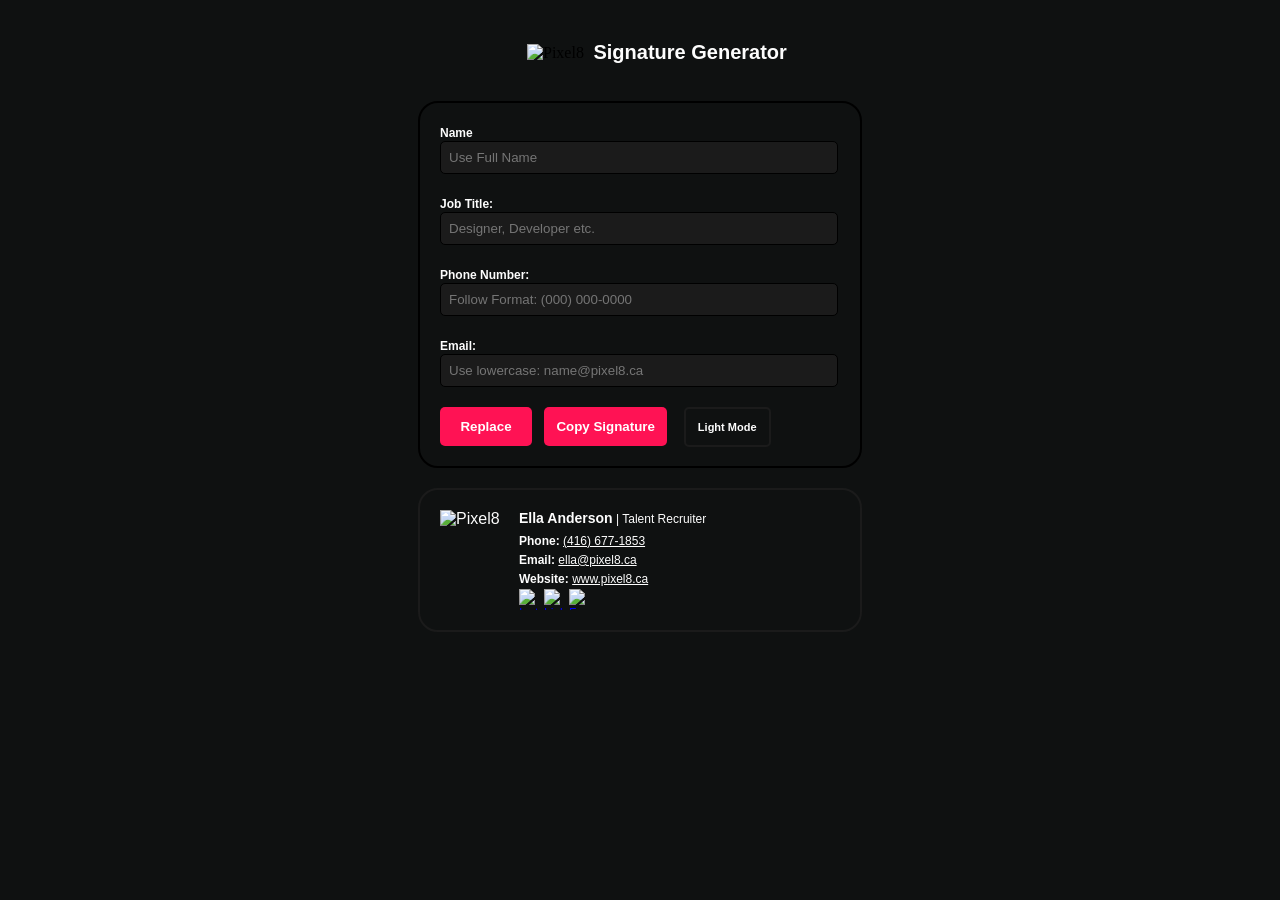
==== dark-index.html @ e9f98c31 "Make signature copying email-safe" ====
<!DOCTYPE html>
<html>
  <head>
    <link href="styles/dark-main.css" rel="stylesheet">
  </head>

  <body>
    <div class="container">
    <table class="title">
      <tbody>
        <tr>
          <td class="logo"><img src="https://user-images.githubusercontent.com/97190576/148338064-05a59996-c175-466a-97cd-3bac9e34dd91.png" width="92" alt="Pixel8" style="width: 92px; max-width: 92px;"></td>
          <td class="title-text"><h1 style="font-family: Arial, Helvetica, sans-serif;">&nbsp;Signature Generator</h1></td>
        </tr>
      </tbody>
    </table>

    <div class="input-form" style="font-family: Arial, Helvetica, sans-serif;">
      <form>
        <label for="fname">Name</label><br>
        <input type="text" id="fname" name="fname" placeholder="Use Full Name"><br>

        <label for="jtitle">Job Title:</label><br>
        <input type="text" id="jtitle" name="jtitle" placeholder="Designer, Developer etc."><br>

        <label for="pnumber">Phone Number:</label><br>
        <input type="text" id="pnumber" name="pnumber" placeholder="Follow Format: (000) 000-0000"><br>

        <label for="email">Email:</label><br>
        <input type="text" id="email" name="email" placeholder="Use lowercase: name@pixel8.ca"><br>
      </form>

      <button type="button" onclick="updateSignature()">Replace</button>
      <button type="button" class="copy-button" onclick="copySignature()">Copy Signature</button>
      <span id="copy_status" class="copy-status" role="status" aria-live="polite"></span>

      <a class="toggle" href="index.html">Light Mode</a>
    </div>

    <!-- Generated Signature -->
    <div class="gen-sign" id="signature">
      <table width="400" cellpadding="0" cellspacing="0" border="0" style="width: 400px; border-collapse: collapse; border-spacing: 0; font-family: Arial, Helvetica, sans-serif; color: #fdfdfd;">
        <tr>
         <td width="64" valign="top" style="width: 64px; vertical-align: top; padding: 0;">
           <img src="https://user-images.githubusercontent.com/97190576/148271286-f24f3186-a4c4-402b-ba58-e104f2598a9e.png" width="64" height="64" alt="Pixel8" style="display: block; width: 64px; height: 64px; border: 0;">
         </td>

        <td valign="top" style="padding: 0 0 0 15px; vertical-align: top;">
          <table cellpadding="0" cellspacing="0" border="0" style="border-collapse: collapse; border-spacing: 0; font-family: Arial, Helvetica, sans-serif; font-size: 12px; line-height: 17px; color: #fdfdfd;">

    <!-- Name + Title -->
            <tr>
              <td style="padding: 0 0 4px 0; font-family: Arial, Helvetica, sans-serif; font-size: 12px; line-height: 17px;">
                  <span id="first_name" style="font-size: 14px; line-height: 17px; color: #fdfdfd; font-weight: 600;">Ella Anderson</span>
                  <span style="color: #fdfdfd;"> | </span>
                  <span id="job_title" style="color: #fdfdfd;">Talent Recruiter</span>
              </td>
            </tr>

    <!-- Contact Links -->
      <tr>
        <td style="padding: 1px 0; font-family: Arial, Helvetica, sans-serif; font-size: 12px; line-height: 17px;">
            <span style="font-weight: 600; color: #fdfdfd;">Phone:</span>
            <a href="tel:(416) 677-1853" id="phone_number" style="color: #fdfdfd; font-family: Arial, Helvetica, sans-serif; text-decoration: underline;">(416) 677-1853</a>
        </td>
      </tr>

      <tr>
        <td style="padding: 1px 0; font-family: Arial, Helvetica, sans-serif; font-size: 12px; line-height: 17px;">
            <span style="font-weight: 600; color: #fdfdfd;">Email:</span>
              <a href="mailto:ella@pixel8.ca" id="e_mail" style="color: #fdfdfd; font-family: Arial, Helvetica, sans-serif; text-decoration: underline;">ella@pixel8.ca</a>
        </td>
      </tr>

      <tr>
        <td style="padding: 1px 0; font-family: Arial, Helvetica, sans-serif; font-size: 12px; line-height: 17px;">
            <span style="font-weight: 600; color: #fdfdfd;">Website:</span>
            <a href="https://pixel8.ca" style="color: #fdfdfd; font-family: Arial, Helvetica, sans-serif; text-decoration: underline;">www.pixel8.ca</a>
        </td>
      </tr>

    <!-- Social Links -->
      <tr>
        <td style="padding: 0;">
          <table cellpadding="0" cellspacing="0" border="0" style="border-collapse: collapse; border-spacing: 0;">
            <tr>
              <td style="padding: 0 4px 0 0;">
                <a href="https://instagram.com/pixel8.ca/"><img width="21" height="21" src="https://user-images.githubusercontent.com/97190576/148271291-969da33c-a8db-4345-9289-2eb4e31f7833.png" alt="Instagram" style="display: block; width: 21px; height: 21px; border: 0;"></a>
              </td>

              <td style="padding: 0 4px 0 0;">
                <a href="https://ca.linkedin.com/company/pixel8-ca"><img width="21" height="21" src="https://user-images.githubusercontent.com/97190576/148271292-dac05eb2-162c-46d8-9404-e355efb13c04.png" alt="LinkedIn" style="display: block; width: 21px; height: 21px; border: 0;"></a>
              </td>

              <td style="padding: 0 4px 0 0;">
                <a href="https://facebook.com/pixel8.ca/"><img width="21" height="21" src="https://user-images.githubusercontent.com/97190576/148271288-81feddbc-516c-4042-b6ed-e359d55576da.png" alt="Facebook" style="display: block; width: 21px; height: 21px; border: 0;"></a>
              </td>
            </tr>
          </table>
        </td>
      </tr>
    </table>
          </td>
        </tr>
      </table>
    </div>
  </div>

    <script>
      function updateSignature() {
        var fn = document.getElementById("fname").value;
        var jt = document.getElementById("jtitle").value;
        var pn = document.getElementById("pnumber").value;
        var em = document.getElementById("email").value;
        document.getElementById("first_name").textContent = fn;
        document.getElementById("job_title").textContent = jt;
        document.getElementById("phone_number").textContent = pn;
        document.getElementById("phone_number").href="tel:" + pn;
        document.getElementById("e_mail").textContent = em;
        document.getElementById("e_mail").href="mailto:" + em;
      }

      async function copySignature() {
        var signature = document.getElementById("signature");
        var status = document.getElementById("copy_status");
        var html = signature.innerHTML.trim();
        var plainText = signature.innerText.trim();

        try {
          if (navigator.clipboard && window.ClipboardItem) {
            await navigator.clipboard.write([new ClipboardItem({
              "text/html": new Blob([html], { type: "text/html" }),
              "text/plain": new Blob([plainText], { type: "text/plain" })
            })]);
          } else {
            var handleCopy = function (event) {
              event.clipboardData.setData("text/html", html);
              event.clipboardData.setData("text/plain", plainText);
              event.preventDefault();
            };
            document.addEventListener("copy", handleCopy, { once: true });
            if (!document.execCommand("copy")) throw new Error("Copy command failed");
          }
          status.textContent = "Copied!";
        } catch (error) {
          status.textContent = "Copy failed. Please try again.";
        }
      }
    </script>
  </body>
</html>
---- styles/dark-main.css ----
body {
  background-color: #0F1111;
  margin: 25px;
}

h1 {
  font-size: 20px;
  font-weight: 700;
  color: #fdfdfd;
}

.toggle {
  font-size: 11px;
  text-decoration: none;
  color: #fdfdfd;
  font-weight: bold;
  padding: 12px;
  border: 2px solid;
  border-color:  #1B1B1B;
  border-radius: 5px;
  /* fix */
}

.toggle:hover {
  background-color: #1B1B1B;
}
.container {
  width: 444px;
  margin: 0 auto;
}

.container {
  width: 444px;
  margin: 0 auto;
}

.input-form {
  width: 400px;
  border: 2px solid #000000;
  margin-top: 20px;
  margin-bottom: 20px;
  padding: 20px;
  border-radius: 20px;
}
.gen-sign {
  display: inline-block;
  padding: 20px;
  /* background-color: #1B1B1B; */
  border: 2px solid #1B1B1B;
  border-radius: 20px;
}

label {
  color: #fdfdfd;
  font-size: 12px;
  font-weight: bold;
}
input {
  background-color: #1B1B1B;
  border: 1px solid #000000;
  border-radius: 5px;
  width: 380px;
  padding: 8px;
  margin-bottom: 20px;
}

button {
  color: #ffffff;
  font-weight: bold;
  background-color: #FF1254;
  width: 92px;
  padding: 12px;
  border: none;
  border-radius: 5px;
}

.copy-button {
  width: auto;
  margin-left: 8px;
}

.copy-status {
  display: inline-block;
  margin-left: 8px;
  color: #fdfdfd;
  font-size: 12px;
}

.title {
  width: 440px;
}

.logo {
  text-align: right;
  width: 38%;
  vertical-align: middle;
}

#first_name {
  color: #fdfdfd;!important
}
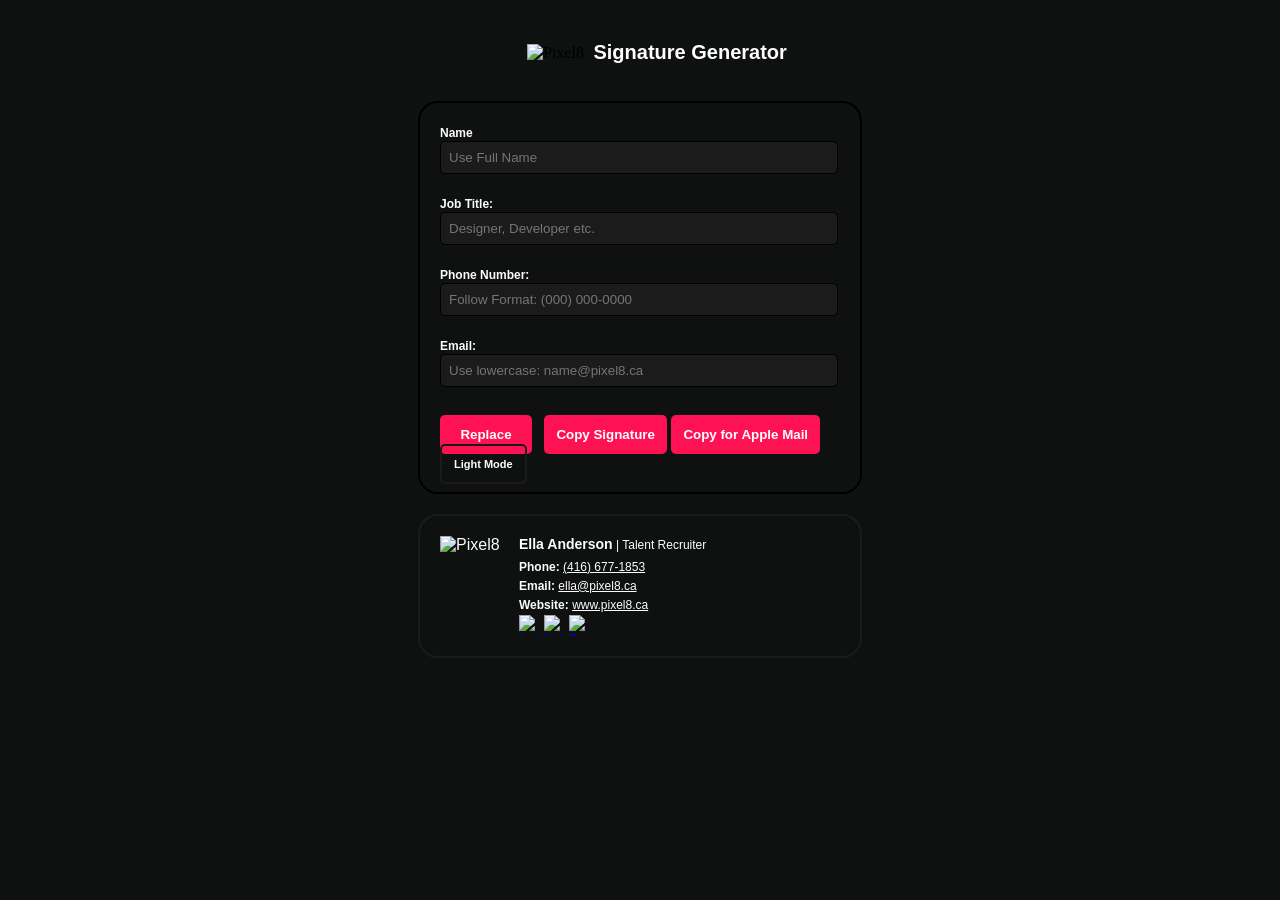
==== commit fad8a2c2: "Fix Safari and Apple Mail signature copying" ====
--- a/dark-index.html
+++ b/dark-index.html
@@ -31,7 +31,8 @@
       </form>
 
       <button type="button" onclick="updateSignature()">Replace</button>
-      <button type="button" class="copy-button" onclick="copySignature()">Copy Signature</button>
+      <button type="button" class="copy-button" onclick="copySignature(false)">Copy Signature</button>
+      <button type="button" class="apple-mail-button" id="apple_mail_copy" onclick="copySignature(true)" disabled>Preparing Apple Mail…</button>
       <span id="copy_status" class="copy-status" role="status" aria-live="polite"></span>
 
       <a class="toggle" href="index.html">Light Mode</a>
@@ -42,7 +43,7 @@
       <table width="400" cellpadding="0" cellspacing="0" border="0" style="width: 400px; border-collapse: collapse; border-spacing: 0; font-family: Arial, Helvetica, sans-serif; color: #fdfdfd;">
         <tr>
          <td width="64" valign="top" style="width: 64px; vertical-align: top; padding: 0;">
-           <img src="https://user-images.githubusercontent.com/97190576/148271286-f24f3186-a4c4-402b-ba58-e104f2598a9e.png" width="64" height="64" alt="Pixel8" style="display: block; width: 64px; height: 64px; border: 0;">
+           <img data-apple-image="logo" src="https://user-images.githubusercontent.com/97190576/148271286-f24f3186-a4c4-402b-ba58-e104f2598a9e.png" width="64" height="64" alt="Pixel8" style="display: block; width: 64px; height: 64px; border: 0;">
          </td>
 
         <td valign="top" style="padding: 0 0 0 15px; vertical-align: top;">
@@ -85,15 +86,15 @@
           <table cellpadding="0" cellspacing="0" border="0" style="border-collapse: collapse; border-spacing: 0;">
             <tr>
               <td style="padding: 0 4px 0 0;">
-                <a href="https://instagram.com/pixel8.ca/"><img width="21" height="21" src="https://user-images.githubusercontent.com/97190576/148271291-969da33c-a8db-4345-9289-2eb4e31f7833.png" alt="Instagram" style="display: block; width: 21px; height: 21px; border: 0;"></a>
+                <a href="https://instagram.com/pixel8.ca/"><img data-apple-image="instagram" width="21" height="21" src="https://user-images.githubusercontent.com/97190576/148271291-969da33c-a8db-4345-9289-2eb4e31f7833.png" alt="Instagram" style="display: block; width: 21px; height: 21px; border: 0;"></a>
               </td>
 
               <td style="padding: 0 4px 0 0;">
-                <a href="https://ca.linkedin.com/company/pixel8-ca"><img width="21" height="21" src="https://user-images.githubusercontent.com/97190576/148271292-dac05eb2-162c-46d8-9404-e355efb13c04.png" alt="LinkedIn" style="display: block; width: 21px; height: 21px; border: 0;"></a>
+                <a href="https://ca.linkedin.com/company/pixel8-ca"><img data-apple-image="linkedin" width="21" height="21" src="https://user-images.githubusercontent.com/97190576/148271292-dac05eb2-162c-46d8-9404-e355efb13c04.png" alt="LinkedIn" style="display: block; width: 21px; height: 21px; border: 0;"></a>
               </td>
 
               <td style="padding: 0 4px 0 0;">
-                <a href="https://facebook.com/pixel8.ca/"><img width="21" height="21" src="https://user-images.githubusercontent.com/97190576/148271288-81feddbc-516c-4042-b6ed-e359d55576da.png" alt="Facebook" style="display: block; width: 21px; height: 21px; border: 0;"></a>
+                <a href="https://facebook.com/pixel8.ca/"><img data-apple-image="facebook" width="21" height="21" src="https://user-images.githubusercontent.com/97190576/148271288-81feddbc-516c-4042-b6ed-e359d55576da.png" alt="Facebook" style="display: block; width: 21px; height: 21px; border: 0;"></a>
               </td>
             </tr>
           </table>
@@ -120,32 +121,108 @@
         document.getElementById("e_mail").href="mailto:" + em;
       }
 
-      async function copySignature() {
+      var appleMailImages = {};
+
+      function copySignature(forAppleMail) {
+        if (["fname", "jtitle", "pnumber", "email"].some(function (id) {
+          return document.getElementById(id).value;
+        })) {
+          updateSignature();
+        }
+
         var signature = document.getElementById("signature");
         var status = document.getElementById("copy_status");
-        var html = signature.innerHTML.trim();
+        var copy = signature.cloneNode(true);
         var plainText = signature.innerText.trim();
+        var helper = document.createElement("textarea");
+        var copiedHtml = false;
+
+        if (forAppleMail && Object.keys(appleMailImages).length !== 4) {
+          status.textContent = "Apple Mail images are still loading. Please try again.";
+          return;
+        }
+
+        copy.querySelectorAll("img[data-apple-image]").forEach(function (image) {
+          var key = image.getAttribute("data-apple-image");
+          if (forAppleMail) image.src = appleMailImages[key];
+          image.removeAttribute("data-apple-image");
+        });
+        copy.querySelectorAll("[id]").forEach(function (element) {
+          element.removeAttribute("id");
+        });
+
+        var html = copy.innerHTML.trim();
+        helper.value = plainText;
+        helper.setAttribute("readonly", "");
+        helper.style.position = "fixed";
+        helper.style.opacity = "0";
+        helper.style.pointerEvents = "none";
+        document.body.appendChild(helper);
+        helper.select();
+        helper.setSelectionRange(0, helper.value.length);
+
+        var handleCopy = function (event) {
+          if (!event.clipboardData) return;
+          event.clipboardData.setData("text/html", html);
+          event.clipboardData.setData("text/plain", plainText);
+          event.preventDefault();
+          copiedHtml = true;
+        };
+
+        document.addEventListener("copy", handleCopy);
 
         try {
+          if (document.execCommand("copy") && copiedHtml) {
+            status.textContent = "Copied!";
+            return;
+          }
+
           if (navigator.clipboard && window.ClipboardItem) {
-            await navigator.clipboard.write([new ClipboardItem({
+            navigator.clipboard.write([new ClipboardItem({
               "text/html": new Blob([html], { type: "text/html" }),
               "text/plain": new Blob([plainText], { type: "text/plain" })
-            })]);
+            })]).then(function () {
+              status.textContent = "Copied!";
+            }).catch(function () {
+              status.textContent = "Copy failed. Please try again.";
+            });
           } else {
-            var handleCopy = function (event) {
-              event.clipboardData.setData("text/html", html);
-              event.clipboardData.setData("text/plain", plainText);
-              event.preventDefault();
-            };
-            document.addEventListener("copy", handleCopy, { once: true });
-            if (!document.execCommand("copy")) throw new Error("Copy command failed");
+            status.textContent = "Copy failed. Please try again.";
           }
-          status.textContent = "Copied!";
         } catch (error) {
           status.textContent = "Copy failed. Please try again.";
+        } finally {
+          document.removeEventListener("copy", handleCopy);
+          document.body.removeChild(helper);
         }
       }
+
+      function imageToDataUrl(url) {
+        return fetch(url).then(function (response) {
+          if (!response.ok) throw new Error("Image failed to load");
+          return response.blob();
+        }).then(function (blob) {
+          return new Promise(function (resolve, reject) {
+            var reader = new FileReader();
+            reader.onload = function () { resolve(reader.result); };
+            reader.onerror = reject;
+            reader.readAsDataURL(blob);
+          });
+        });
+      }
+
+      Promise.all([
+        imageToDataUrl("images/signature/logo.png").then(function (data) { appleMailImages.logo = data; }),
+        imageToDataUrl("images/signature/instagram.png").then(function (data) { appleMailImages.instagram = data; }),
+        imageToDataUrl("images/signature/linkedin.png").then(function (data) { appleMailImages.linkedin = data; }),
+        imageToDataUrl("images/signature/facebook.png").then(function (data) { appleMailImages.facebook = data; })
+      ]).then(function () {
+        var button = document.getElementById("apple_mail_copy");
+        button.disabled = false;
+        button.textContent = "Copy for Apple Mail";
+      }).catch(function () {
+        document.getElementById("copy_status").textContent = "Apple Mail images could not be prepared.";
+      });
     </script>
   </body>
 </html>
--- a/styles/dark-main.css
+++ b/styles/dark-main.css
@@ -79,6 +79,15 @@
   margin-left: 8px;
 }
 
+.apple-mail-button {
+  width: auto;
+  margin-top: 8px;
+}
+
+button:disabled {
+  opacity: 0.55;
+}
+
 .copy-status {
   display: inline-block;
   margin-left: 8px;
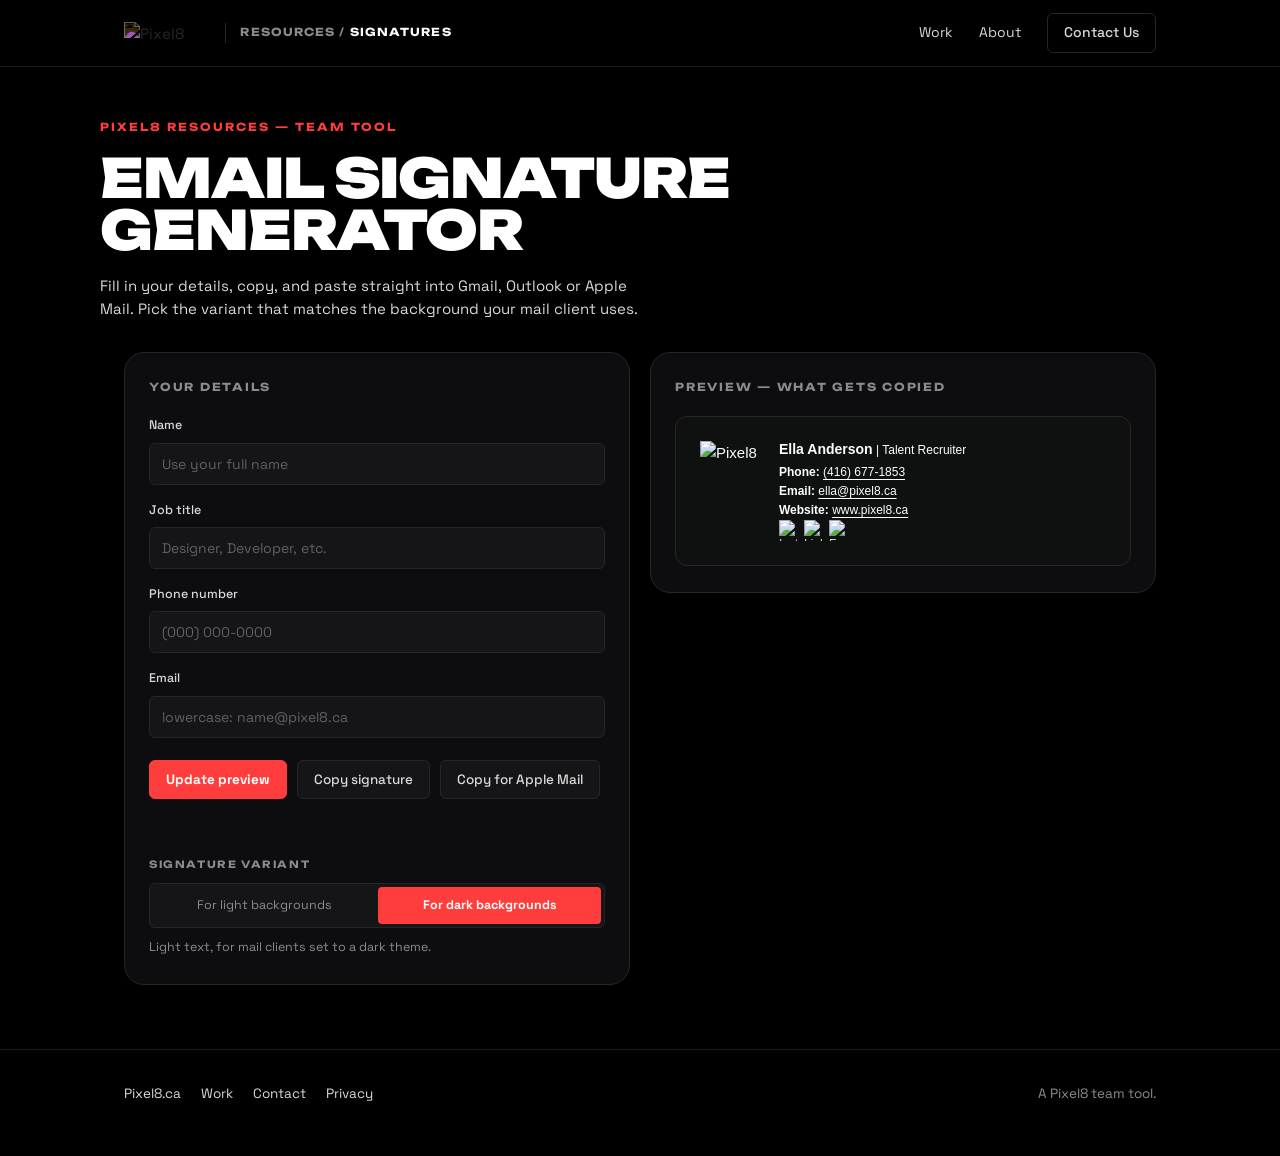
==== commit 5a65fdcf: "Rebrand the generator UI to match pixel8.ca Black ground, #FF3D3D accent, Unbounded + Space Grotesk " ====
--- a/dark-index.html
+++ b/dark-index.html
@@ -1,45 +1,88 @@
-<!DOCTYPE html>
-<html>
-  <head>
-    <link href="styles/dark-main.css" rel="stylesheet">
-  </head>
-
-  <body>
-    <div class="container">
-    <table class="title">
-      <tbody>
-        <tr>
-          <td class="logo"><img src="https://user-images.githubusercontent.com/97190576/148338064-05a59996-c175-466a-97cd-3bac9e34dd91.png" width="92" alt="Pixel8" style="width: 92px; max-width: 92px;"></td>
-          <td class="title-text"><h1 style="font-family: Arial, Helvetica, sans-serif;">&nbsp;Signature Generator</h1></td>
-        </tr>
-      </tbody>
-    </table>
-
-    <div class="input-form" style="font-family: Arial, Helvetica, sans-serif;">
-      <form>
-        <label for="fname">Name</label><br>
-        <input type="text" id="fname" name="fname" placeholder="Use Full Name"><br>
-
-        <label for="jtitle">Job Title:</label><br>
-        <input type="text" id="jtitle" name="jtitle" placeholder="Designer, Developer etc."><br>
-
-        <label for="pnumber">Phone Number:</label><br>
-        <input type="text" id="pnumber" name="pnumber" placeholder="Follow Format: (000) 000-0000"><br>
-
-        <label for="email">Email:</label><br>
-        <input type="text" id="email" name="email" placeholder="Use lowercase: name@pixel8.ca"><br>
-      </form>
-
-      <button type="button" onclick="updateSignature()">Replace</button>
-      <button type="button" class="copy-button" onclick="copySignature(false)">Copy Signature</button>
-      <button type="button" class="apple-mail-button" id="apple_mail_copy" onclick="copySignature(true)" disabled>Preparing Apple Mail…</button>
-      <span id="copy_status" class="copy-status" role="status" aria-live="polite"></span>
-
-      <a class="toggle" href="index.html">Light Mode</a>
-    </div>
-
-    <!-- Generated Signature -->
-    <div class="gen-sign" id="signature">
+<!doctype html>
+<html lang="en">
+<head>
+<meta charset="utf-8">
+<meta name="viewport" content="width=device-width, initial-scale=1">
+
+<title>Signature Generator — Dark | Pixel8</title>
+<meta name="description" content="Generate a Pixel8 email signature: fill in your details, copy, paste into Gmail, Outlook or Apple Mail.">
+<meta name="robots" content="noindex">
+
+<link rel="preconnect" href="https://fonts.googleapis.com">
+<link rel="preconnect" href="https://fonts.gstatic.com" crossorigin>
+<link rel="stylesheet" href="https://fonts.googleapis.com/css2?family=Unbounded:wght@700;900&family=Space+Grotesk:wght@400;500;700&display=swap">
+<link href="styles/main.css" rel="stylesheet">
+</head>
+<body>
+
+<header class="site-header">
+  <div class="wrap">
+    <a class="brand" href="https://www.pixel8.ca">
+      <img src="https://user-images.githubusercontent.com/97190576/148313025-c8fa4a2e-2d5d-46d4-be12-2c7f11855f04.png" alt="Pixel8" width="620" height="156">
+      <span class="div" aria-hidden="true"></span>
+      <span class="crumb">Resources / <b>Signatures</b></span>
+    </a>
+    <nav class="site-nav" aria-label="Pixel8">
+      <a href="https://www.pixel8.ca/work">Work</a>
+      <a href="https://www.pixel8.ca/about">About</a>
+      <a class="cta" href="https://www.pixel8.ca/contact-us">Contact Us</a>
+    </nav>
+  </div>
+</header>
+
+<main>
+  <section class="hero wrap">
+    <div class="eyebrow">Pixel8 Resources — Team Tool</div>
+    <h1>Email signature<br>generator</h1>
+    <p>Fill in your details, copy, and paste straight into Gmail, Outlook or Apple Mail.
+       Pick the variant that matches the background your mail client uses.</p>
+  </section>
+
+  <section class="wrap">
+    <div class="panels">
+
+      <div class="panel">
+        <h2>Your details</h2>
+        <form>
+          <div class="field">
+            <label for="fname">Name</label>
+            <input type="text" id="fname" name="fname" placeholder="Use your full name">
+          </div>
+          <div class="field">
+            <label for="jtitle">Job title</label>
+            <input type="text" id="jtitle" name="jtitle" placeholder="Designer, Developer, etc.">
+          </div>
+          <div class="field">
+            <label for="pnumber">Phone number</label>
+            <input type="text" id="pnumber" name="pnumber" placeholder="(000) 000-0000">
+          </div>
+          <div class="field">
+            <label for="email">Email</label>
+            <input type="text" id="email" name="email" placeholder="lowercase: name@pixel8.ca">
+          </div>
+        </form>
+
+        <div class="actions">
+          <button type="button" class="primary" onclick="updateSignature()">Update preview</button>
+          <button type="button" class="copy-button" onclick="copySignature(false)">Copy signature</button>
+          <button type="button" class="apple-mail-button" id="apple_mail_copy" onclick="copySignature(true)" disabled>Preparing Apple Mail…</button>
+        </div>
+        <span id="copy_status" class="copy-status" role="status" aria-live="polite"></span>
+
+        <div class="variant">
+          <div class="legend">Signature variant</div>
+          <div class="seg">
+            <a href="index.html">For light backgrounds</a>
+            <a href="dark-index.html" aria-current="page">For dark backgrounds</a>
+          </div>
+          <p class="hint">Light text, for mail clients set to a dark theme.</p>
+        </div>
+      </div>
+
+      <div class="panel">
+        <h2>Preview — what gets copied</h2>
+        <div class="preview preview--dark">
+          <div class="gen-sign" id="signature">
       <table width="400" cellpadding="0" cellspacing="0" border="0" style="width: 400px; border-collapse: collapse; border-spacing: 0; font-family: Arial, Helvetica, sans-serif; color: #fdfdfd;">
         <tr>
          <td width="64" valign="top" style="width: 64px; vertical-align: top; padding: 0;">
@@ -105,9 +148,26 @@
         </tr>
       </table>
     </div>
+        </div>
+      </div>
+
+    </div>
+  </section>
+</main>
+
+<footer class="site-footer">
+  <div class="wrap">
+    <nav aria-label="Pixel8 footer">
+      <a href="https://www.pixel8.ca">Pixel8.ca</a>
+      <a href="https://www.pixel8.ca/work">Work</a>
+      <a href="https://www.pixel8.ca/contact-us">Contact</a>
+      <a href="https://www.pixel8.ca/privacy-policy">Privacy</a>
+    </nav>
+    <div class="copy">A Pixel8 team tool.</div>
   </div>
-
-    <script>
+</footer>
+
+<script>
       function updateSignature() {
         var fn = document.getElementById("fname").value;
         var jt = document.getElementById("jtitle").value;
@@ -224,5 +284,5 @@
         document.getElementById("copy_status").textContent = "Apple Mail images could not be prepared.";
       });
     </script>
-  </body>
+</body>
 </html>
--- a/styles/main.css
+++ b/styles/main.css
@@ -0,0 +1,194 @@
+/* ------------------------------------------------------------------
+   Pixel8 Signature Generator — brand tokens shared with pixel8.ca
+   ground #000 · accent #FF3D3D · text #D9D9D9
+   display Unbounded · body Space Grotesk
+
+   NOTE: nothing in here styles the generated signature itself. That
+   markup stays inline-styled Arial so it survives email clients.
+   ------------------------------------------------------------------ */
+
+:root {
+  --ink:        #000000;
+  --surface:    #0d0d0f;
+  --surface-2:  #151517;
+  --line:       #26262a;
+  --line-soft:  #1c1c1f;
+  --text:       #d9d9d9;
+  --text-dim:   #8a8a90;
+  --head:       #ffffff;
+  --accent:     #ff3d3d;
+
+  --display: "Unbounded", "Arial Black", Impact, system-ui, sans-serif;
+  --body: "Space Grotesk", -apple-system, "Segoe UI", Arial, sans-serif;
+
+  --r-sm: 6px;
+  --r-lg: 20px;
+  --page: 1080px;
+}
+
+* { box-sizing: border-box; }
+
+body {
+  margin: 0;
+  background: var(--ink);
+  color: var(--text);
+  font: 400 15px/1.55 var(--body);
+  -webkit-font-smoothing: antialiased;
+}
+
+h1, h2 {
+  font-family: var(--display);
+  color: var(--head);
+  text-transform: uppercase;
+  letter-spacing: -.01em;
+  margin: 0;
+}
+
+a { color: var(--text); text-underline-offset: 3px; }
+a:hover { color: var(--head); }
+:focus-visible { outline: 2px solid var(--accent); outline-offset: 3px; border-radius: 3px; }
+
+.wrap { width: 100%; max-width: var(--page); margin: 0 auto; padding: 0 24px; }
+
+/* ---------------- header ---------------- */
+
+.site-header {
+  position: sticky; top: 0; z-index: 40;
+  background: rgba(0, 0, 0, .82);
+  backdrop-filter: blur(14px);
+  border-bottom: 1px solid var(--line-soft);
+}
+.site-header .wrap { display: flex; align-items: center; gap: 20px; height: 66px; }
+
+.brand { display: flex; align-items: center; gap: 14px; text-decoration: none; flex-shrink: 0; }
+.brand img { height: 22px; width: auto; display: block; filter: invert(1); }
+.brand .div { width: 1px; height: 20px; background: var(--line); }
+.brand .crumb {
+  font-family: var(--display); font-size: 11px; font-weight: 700; letter-spacing: .1em;
+  color: var(--text-dim); text-transform: uppercase; white-space: nowrap;
+}
+.brand .crumb b { color: var(--head); font-weight: 700; }
+
+.site-nav { margin-left: auto; display: flex; align-items: center; gap: 26px; }
+.site-nav a { font-size: 14px; text-decoration: none; }
+.site-nav .cta {
+  border: 1px solid var(--line); border-radius: var(--r-sm); padding: 8px 16px; font-weight: 500;
+}
+.site-nav .cta:hover { border-color: var(--accent); }
+
+/* ---------------- hero ---------------- */
+
+.hero { padding: 52px 0 32px; }
+.hero .eyebrow {
+  font-family: var(--display); font-size: 11px; font-weight: 700; letter-spacing: .18em;
+  color: var(--accent); text-transform: uppercase; margin-bottom: 16px;
+}
+.hero h1 {
+  font-size: clamp(32px, 5vw, 54px); font-weight: 900; line-height: .96; letter-spacing: -.02em;
+}
+.hero p { margin: 18px 0 0; max-width: 56ch; color: var(--text); }
+
+/* ---------------- layout ---------------- */
+
+.panels {
+  display: grid; grid-template-columns: minmax(0, 1fr) minmax(0, 1fr);
+  gap: 20px; align-items: start;
+}
+
+.panel {
+  border: 1px solid var(--line); border-radius: var(--r-lg);
+  background: var(--surface); padding: 26px 24px;
+}
+.panel > h2 {
+  font-size: 11px; font-weight: 700; letter-spacing: .16em;
+  color: var(--text-dim); margin-bottom: 20px;
+}
+
+/* ---------------- form ---------------- */
+
+.field { display: flex; flex-direction: column; gap: 7px; margin-bottom: 16px; }
+.field label { font-size: 12.5px; font-weight: 500; color: var(--text); }
+
+input[type=text] {
+  font: 400 14px var(--body); width: 100%;
+  background: var(--surface-2); color: var(--head);
+  border: 1px solid var(--line); border-radius: var(--r-sm); padding: 11px 12px;
+}
+input[type=text]::placeholder { color: #5f5f66; }
+input[type=text]:focus { border-color: var(--accent); outline: none; }
+
+.actions { display: flex; flex-wrap: wrap; gap: 10px; margin-top: 22px; }
+
+button {
+  font: 500 13.5px/1 var(--body); color: var(--text);
+  background: var(--surface-2); border: 1px solid var(--line); border-radius: var(--r-sm);
+  padding: 12px 16px; cursor: pointer;
+  transition: background .13s, border-color .13s, color .13s;
+}
+button:hover:not(:disabled) { background: #1d1d21; border-color: #3a3a41; color: var(--head); }
+button:disabled { opacity: .35; cursor: not-allowed; }
+button.primary {
+  background: var(--accent); border-color: var(--accent); color: #fff; font-weight: 700;
+}
+button.primary:hover:not(:disabled) { background: #ff5555; border-color: #ff5555; }
+
+.copy-status {
+  display: block; margin-top: 14px; min-height: 18px;
+  font-size: 12.5px; color: var(--accent);
+}
+
+/* ---------------- variant switch ---------------- */
+
+.variant { margin-top: 26px; }
+.variant .legend {
+  font-family: var(--display); font-size: 10px; font-weight: 700; letter-spacing: .16em;
+  color: var(--text-dim); text-transform: uppercase; margin-bottom: 10px;
+}
+.seg {
+  display: flex; gap: 2px; padding: 3px;
+  background: var(--surface-2); border: 1px solid var(--line); border-radius: var(--r-sm);
+}
+.seg a {
+  flex: 1; text-align: center; text-decoration: none;
+  font-size: 12.5px; color: var(--text-dim);
+  padding: 9px 6px; border-radius: 4px;
+}
+.seg a:hover { color: var(--text); }
+.seg a[aria-current="page"] { background: var(--accent); color: #fff; font-weight: 700; }
+.hint { font-size: 12.5px; color: var(--text-dim); margin: 10px 0 0; }
+
+/* ---------------- signature preview ----------------
+   The preview sits on the background the signature is built for, so what
+   you see is what lands in the email. */
+
+.preview {
+  border-radius: 12px; padding: 24px;
+  overflow-x: auto;
+}
+.preview--light { background: #ffffff; }
+.preview--dark { background: #0f1111; border: 1px solid var(--line); }
+
+/* ---------------- footer ---------------- */
+
+.site-footer {
+  margin-top: 64px; border-top: 1px solid var(--line-soft);
+  padding: 34px 0 52px; font-size: 13.5px; color: var(--text-dim);
+}
+.site-footer .wrap { display: flex; flex-wrap: wrap; gap: 20px 36px; align-items: center; }
+.site-footer nav { display: flex; flex-wrap: wrap; gap: 20px; }
+.site-footer a { text-decoration: none; }
+.site-footer .copy { margin-left: auto; }
+
+@media (max-width: 900px) {
+  .panels { grid-template-columns: 1fr; }
+}
+@media (max-width: 700px) {
+  .wrap { padding: 0 16px; }
+  .site-nav a:not(.cta) { display: none; }
+  .brand .crumb { display: none; }
+  .hero { padding: 34px 0 24px; }
+  .site-footer .copy { margin-left: 0; }
+}
+@media (prefers-reduced-motion: reduce) {
+  * { transition: none !important; }
+}
